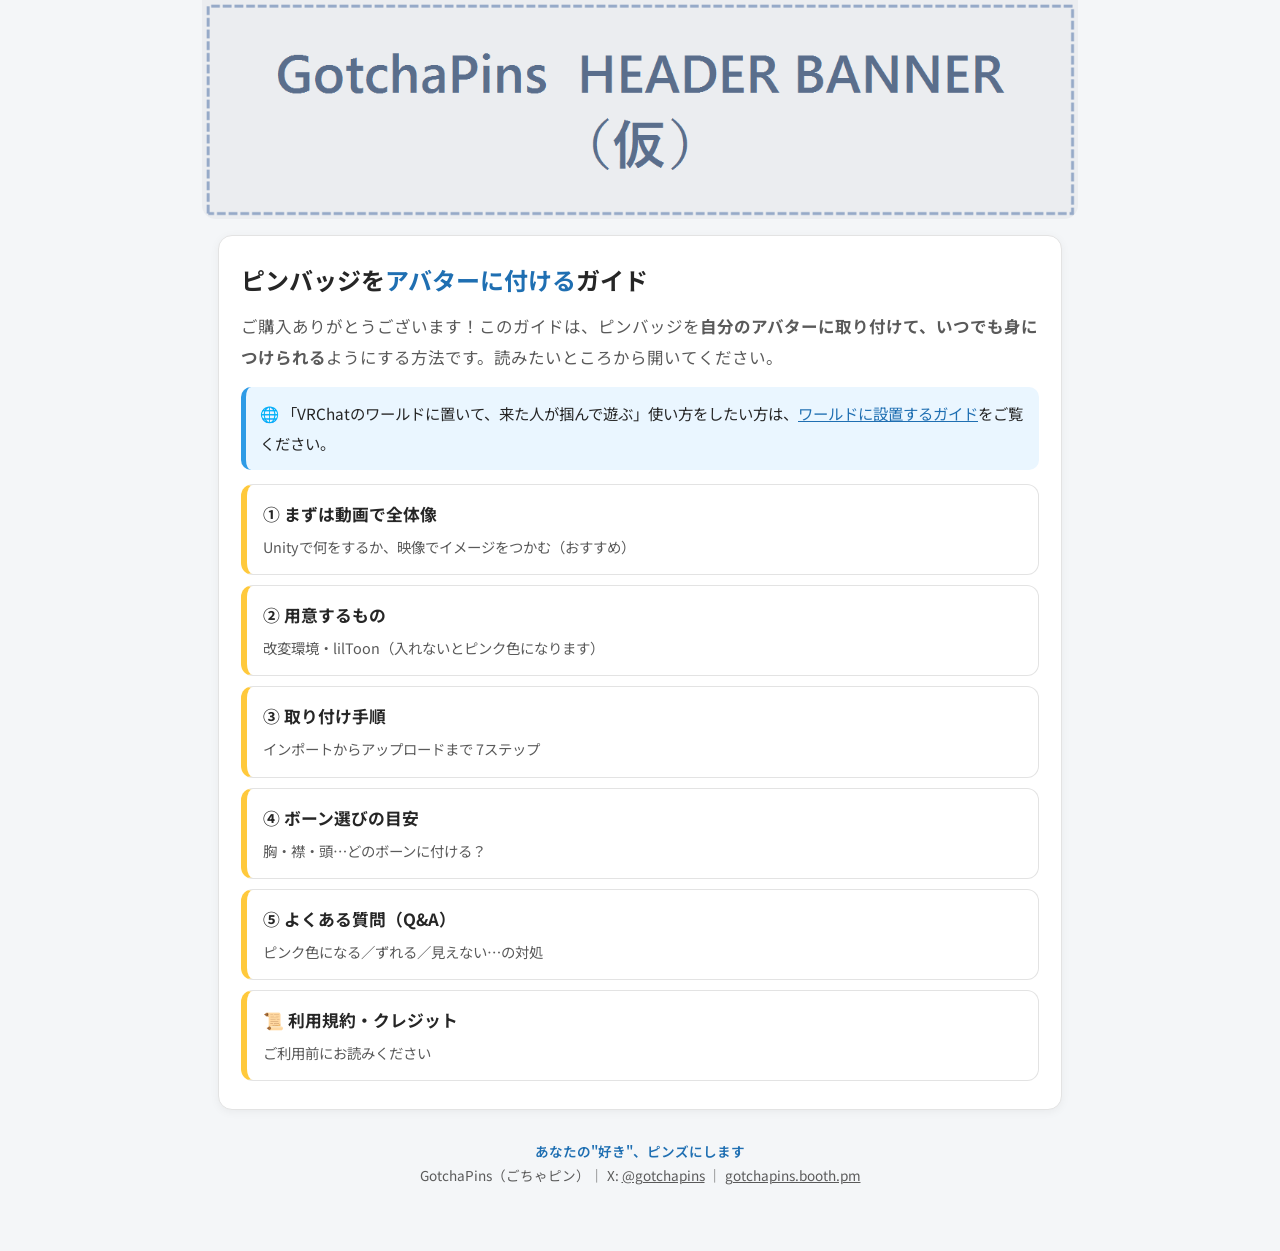
==== avatar/index.html @ 5190ac24 "Initial commit: GotchaPins ガイド（共通ドキュメント） VRChat向け3Dピンズの取扱いガイド一式（アバター用/ワールド用/利用規約）。GitHub Pages公開用。商品" ====
<!DOCTYPE html>
<html lang="ja">
<head>
<meta charset="UTF-8">
<meta name="viewport" content="width=device-width,initial-scale=1">
<title>アバターに付ける方法｜GotchaPins ピンバッジ</title>
<link rel="stylesheet" href="../assets/style.css">
</head>
<body>
<div class="wrap">
<header class="bn"><img src="../assets/banner.png" alt="GotchaPins"></header>
<div class="card-page">
  <h1>ピンバッジを<span class="em">アバターに付ける</span>ガイド</h1>
  <p class="lead">ご購入ありがとうございます！このガイドは、ピンバッジを<b>自分のアバターに取り付けて、いつでも身につけられる</b>ようにする方法です。読みたいところから開いてください。</p>

  <div class="tip">🌐 「VRChatのワールドに置いて、来た人が掴んで遊ぶ」使い方をしたい方は、<a href="../world/index.html">ワールドに設置するガイド</a>をご覧ください。</div>

  <div class="menu">
    <a href="01_intro.html"><div class="t">① まずは動画で全体像</div><div class="d">Unityで何をするか、映像でイメージをつかむ（おすすめ）</div></a>
    <a href="02_prepare.html"><div class="t">② 用意するもの</div><div class="d">改変環境・lilToon（入れないとピンク色になります）</div></a>
    <a href="03_install.html"><div class="t">③ 取り付け手順</div><div class="d">インポートからアップロードまで 7ステップ</div></a>
    <a href="04_bone.html"><div class="t">④ ボーン選びの目安</div><div class="d">胸・襟・頭…どのボーンに付ける？</div></a>
    <a href="05_qa.html"><div class="t">⑤ よくある質問（Q&amp;A）</div><div class="d">ピンク色になる／ずれる／見えない…の対処</div></a>
    <a href="../terms.html"><div class="t">📜 利用規約・クレジット</div><div class="d">ご利用前にお読みください</div></a>
  </div>
</div>
<footer>
<div class="tag">あなたの&quot;好き&quot;、ピンズにします</div>
GotchaPins（ごちゃピン）｜ X: <a href="https://x.com/gotchapins">@gotchapins</a> ｜ <a href="https://gotchapins.booth.pm">gotchapins.booth.pm</a>
</footer>
</div>
</body>
</html>
---- assets/style.css ----
@import url('https://fonts.googleapis.com/css2?family=Noto+Sans+JP:wght@400;500;700&display=swap');
:root{
  --yellow:#FFC93C; --yellow-soft:#FFE69A;
  --blue:#2E9BE6; --blue-deep:#1F6FB2;
  --ink:#262626; --sub:#5a5a5a; --line:#e3e3e3;
  --bg:#f4f6f8; --card:#ffffff;
  --note-bg:#fffbe6; --note-bd:#f0c814;
  --tip-bg:#eaf6ff; --tip-bd:#2E9BE6;
  --warn-bg:#ffecec; --warn-bd:#ff6b6b;
}
*{box-sizing:border-box}
body{margin:0;background:var(--bg);color:var(--ink);
  font-family:"Noto Sans JP","Hiragino Kaku Gothic ProN","Yu Gothic",-apple-system,"Segoe UI",sans-serif;
  font-weight:400;line-height:1.9;font-size:16.5px}
.wrap{max-width:880px;margin:0 auto;padding:0 18px 64px}
header.bn{margin:0 -16px 8px}
header.bn img{width:100%;display:block;border-radius:0 0 14px 14px}
.card-page{background:var(--card);border:1px solid var(--line);border-radius:14px;
  padding:22px 22px 28px;margin-top:16px;box-shadow:0 2px 10px rgba(0,0,0,.05)}
h1{font-size:1.5rem;margin:.2em 0 .6em;line-height:1.4}
h1 .em{color:var(--blue-deep)}
h2{font-size:1.2rem;margin:1.4em 0 .5em;padding-left:.55em;border-left:6px solid var(--yellow)}
h3{font-size:1.05rem;margin:1.1em 0 .4em;color:var(--blue-deep)}
p{margin:.6em 0}
a{color:var(--blue-deep)}
img{max-width:100%;border-radius:10px}
.fig{display:block;margin:14px auto;border:1px solid var(--line)}
.lead{color:var(--sub)}
/* nav */
.nav{display:flex;gap:8px;flex-wrap:wrap;margin:4px 0 10px}
.nav a{flex:1;text-align:center;min-width:90px;text-decoration:none;background:#fff;
  border:1px solid var(--line);border-radius:10px;padding:8px 6px;color:var(--blue-deep);
  font-size:.9rem;font-weight:600}
.nav a:hover{background:var(--tip-bg)}
.nav a.home{background:var(--yellow-soft);border-color:var(--yellow);color:#5a4500}
.nav a.disabled{opacity:.4;pointer-events:none}
.step-no{display:inline-block;background:var(--blue);color:#fff;border-radius:30px;
  font-size:.8rem;padding:2px 12px;margin-bottom:6px}
/* index menu cards */
.menu{display:grid;gap:10px;margin-top:8px}
.menu a{display:block;text-decoration:none;background:#fff;border:1px solid var(--line);
  border-left:6px solid var(--yellow);border-radius:12px;padding:14px 16px;color:var(--ink);transition:.15s}
.menu a:hover{transform:translateY(-2px);box-shadow:0 4px 14px rgba(0,0,0,.08);border-left-color:var(--blue)}
.menu .t{font-weight:700;font-size:1.05rem}
.menu .d{color:var(--sub);font-size:.9rem;margin-top:2px}
/* boxes */
.note,.tip,.warn{border-radius:10px;padding:12px 14px;margin:14px 0;font-size:.96rem}
.note{background:var(--note-bg);border-left:5px solid var(--note-bd)}
.tip{background:var(--tip-bg);border-left:5px solid var(--tip-bd)}
.warn{background:var(--warn-bg);border-left:5px solid var(--warn-bd)}
.note b,.tip b,.warn b{color:inherit}
/* table */
table{width:100%;border-collapse:collapse;margin:14px 0;font-size:.95rem}
th,td{border:1px solid var(--line);padding:8px 10px;text-align:left;vertical-align:top}
th{background:#f0f4f8}
tr:nth-child(even) td{background:#fafcfe}
/* steps */
ol.steps{counter-reset:s;list-style:none;padding:0;margin:10px 0}
ol.steps>li{position:relative;padding:12px 0 12px 48px;border-bottom:1px dashed var(--line)}
ol.steps>li:last-child{border-bottom:none}
ol.steps>li:before{counter-increment:s;content:counter(s);position:absolute;left:0;top:10px;
  width:32px;height:32px;background:var(--blue);color:#fff;border-radius:50%;
  display:flex;align-items:center;justify-content:center;font-weight:700;font-size:.95rem}
ol.steps>li b{color:var(--blue-deep)}
/* accordion */
details{background:#fff;border:1px solid var(--line);border-radius:10px;margin:8px 0;overflow:hidden}
details>summary{cursor:pointer;padding:12px 14px;font-weight:600;list-style:none;background:#f7f9fb}
details>summary::-webkit-details-marker{display:none}
details>summary:before{content:"▶";color:var(--blue);margin-right:8px;font-size:.75em;display:inline-block;transition:.2s}
details[open]>summary:before{transform:rotate(90deg)}
details[open]>summary{border-bottom:1px solid var(--line)}
details .body{padding:6px 14px 12px}
details .body p:first-child{margin-top:.4em}
/* landing card */
.landing{text-align:center;padding:8px 6px 14px}
.landing .pname{font-size:1.3rem;font-weight:700;margin:12px 0 2px}
.landing .ptype{color:var(--sub);margin-bottom:18px}
.landing .thumb{width:100%;max-width:440px;border:1px solid var(--line);border-radius:14px;margin:4px auto 20px;display:block;box-shadow:0 2px 10px rgba(0,0,0,.06)}
.btn{display:inline-block;text-decoration:none;background:var(--yellow);color:#4a3a00;
  font-weight:700;font-size:1.1rem;padding:15px 32px;border-radius:40px;box-shadow:0 4px 0 #d9a92e;transition:.1s}
.btn:hover{transform:translateY(2px);box-shadow:0 2px 0 #d9a92e}
.btn.sub{background:#fff;color:var(--blue-deep);border:2px solid var(--blue);box-shadow:0 4px 0 #cfe4f5}
.btn.sub:hover{box-shadow:0 2px 0 #cfe4f5}
.landing .alt{margin-top:18px;font-size:.85rem;color:var(--sub)}
/* footer */
footer{margin-top:30px;text-align:center;color:var(--sub);font-size:.85rem;line-height:1.7}
footer .tag{color:var(--blue-deep);font-weight:600}
footer a{color:var(--sub)}
@media(max-width:480px){
  body{font-size:15px}
  .card-page{padding:18px 16px 22px}
  h1{font-size:1.3rem}
  ol.steps>li{padding-left:42px}
}
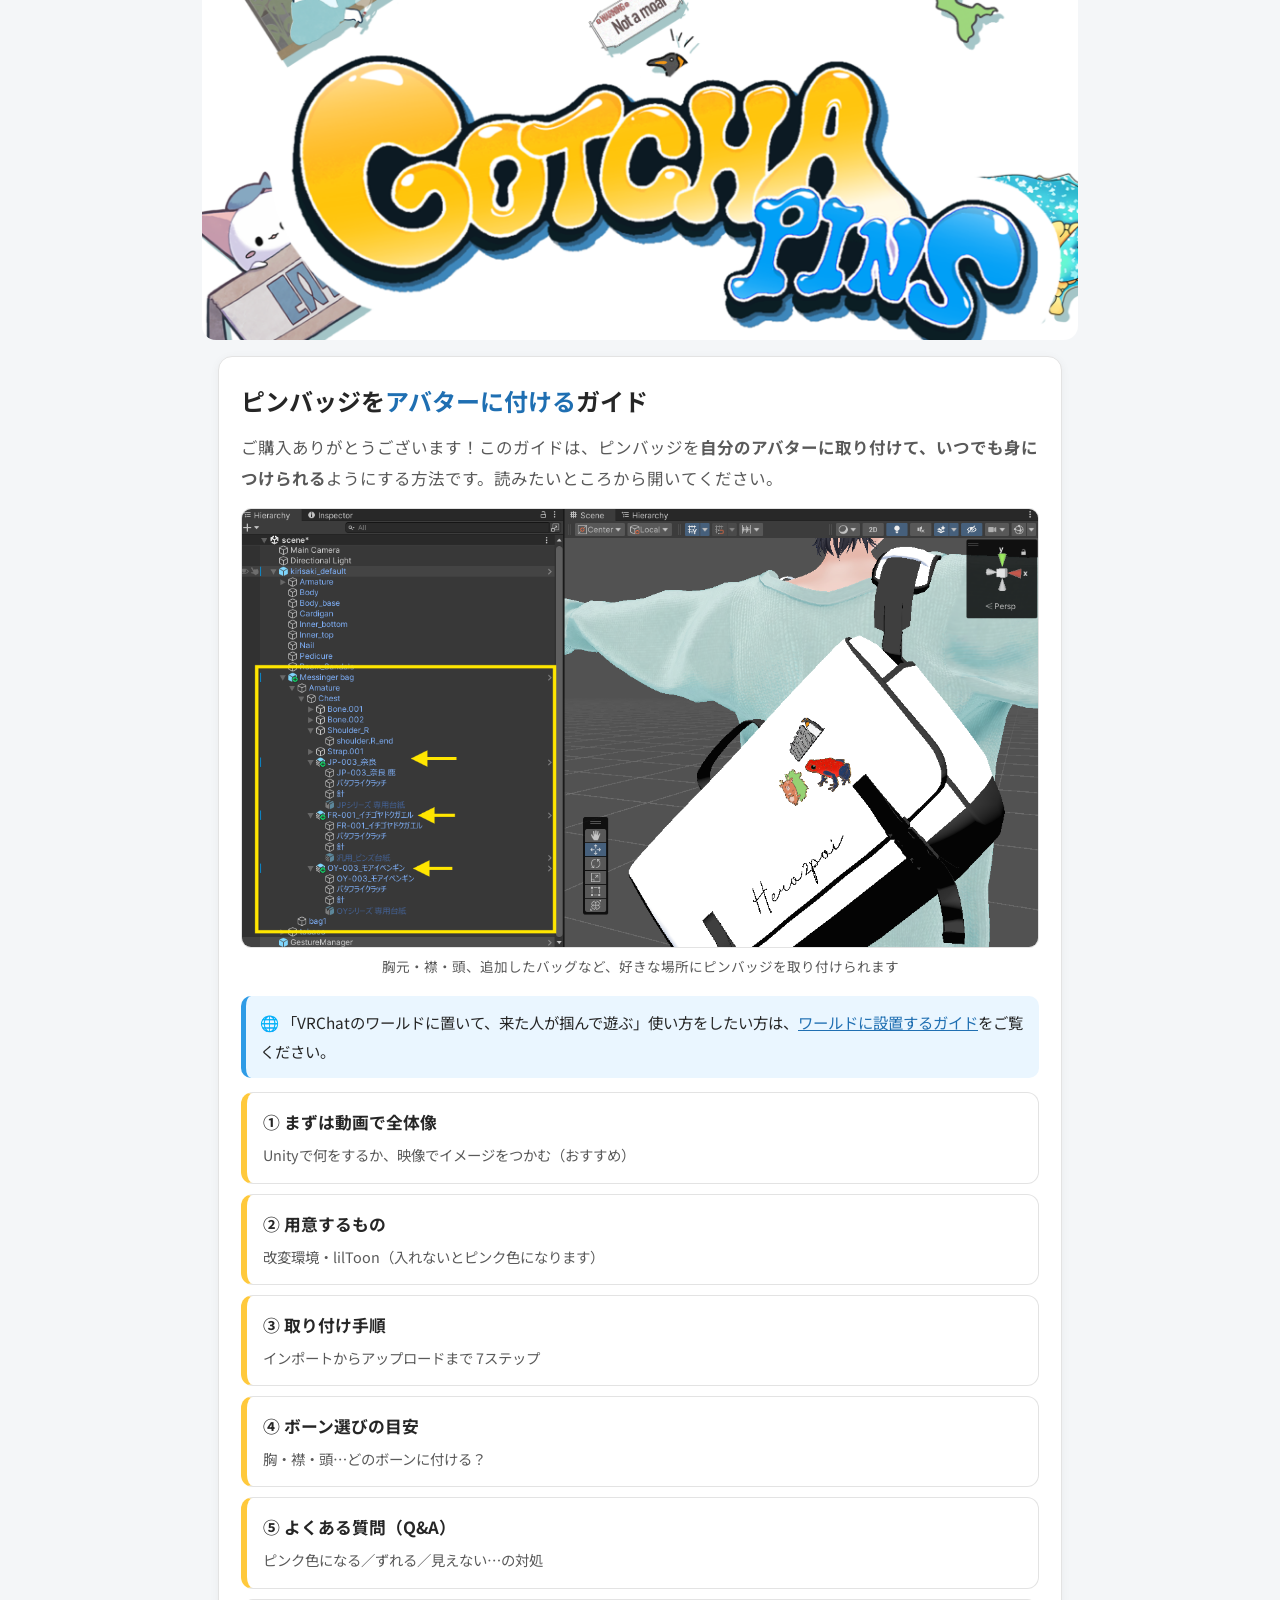
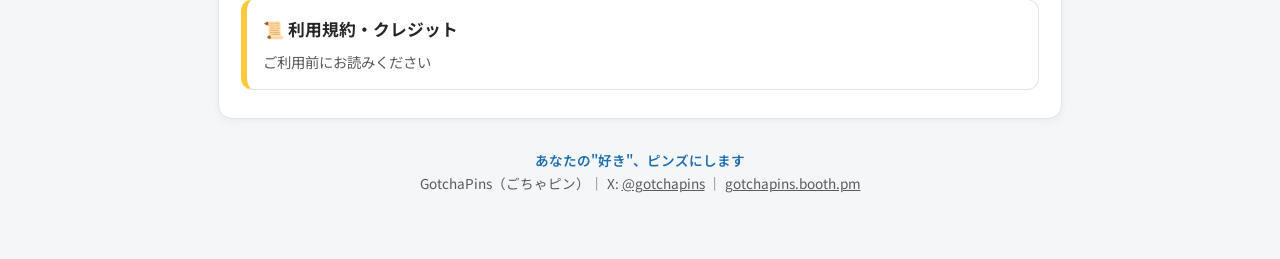
==== commit e6ce2ecb: "ガイドFB反映: 遊び方の流れ文言・FAQ整理・アバターindex画像 - 遊び方リードを「装着の流れ=3ステップ」に集約、外すを補足説明へ移動 - FAQ「腕や指に装着できない」の括弧書き削除 - " ====
--- a/avatar/index.html
+++ b/avatar/index.html
@@ -12,6 +12,9 @@
 <div class="card-page">
   <h1>ピンバッジを<span class="em">アバターに付ける</span>ガイド</h1>
   <p class="lead">ご購入ありがとうございます！このガイドは、ピンバッジを<b>自分のアバターに取り付けて、いつでも身につけられる</b>ようにする方法です。読みたいところから開いてください。</p>
+
+  <img class="fig" src="../assets/shots/bone-bag-armature.png" alt="アバターやバッグなどにピンバッジを取り付けた例">
+  <span class="cap">胸元・襟・頭、追加したバッグなど、好きな場所にピンバッジを取り付けられます</span>
 
   <div class="tip">🌐 「VRChatのワールドに置いて、来た人が掴んで遊ぶ」使い方をしたい方は、<a href="../world/index.html">ワールドに設置するガイド</a>をご覧ください。</div>
 
--- a/assets/style.css
+++ b/assets/style.css
@@ -14,7 +14,8 @@
   font-weight:400;line-height:1.9;font-size:16.5px}
 .wrap{max-width:880px;margin:0 auto;padding:0 18px 64px}
 header.bn{margin:0 -16px 8px}
-header.bn img{width:100%;display:block;border-radius:0 0 14px 14px}
+header.bn img{width:100%;max-height:340px;object-fit:cover;object-position:center;display:block;border-radius:0 0 14px 14px}
+@media(max-width:480px){header.bn img{max-height:200px}}
 .card-page{background:var(--card);border:1px solid var(--line);border-radius:14px;
   padding:22px 22px 28px;margin-top:16px;box-shadow:0 2px 10px rgba(0,0,0,.05)}
 h1{font-size:1.5rem;margin:.2em 0 .6em;line-height:1.4}
@@ -25,6 +26,9 @@
 a{color:var(--blue-deep)}
 img{max-width:100%;border-radius:10px}
 .fig{display:block;margin:14px auto;border:1px solid var(--line)}
+.cap{display:block;text-align:center;color:var(--sub);font-size:.85rem;margin:-8px 0 16px}
+.video{position:relative;width:100%;aspect-ratio:16/9;margin:14px 0;border-radius:10px;overflow:hidden;border:1px solid var(--line)}
+.video iframe{position:absolute;inset:0;width:100%;height:100%;border:0}
 .lead{color:var(--sub)}
 /* nav */
 .nav{display:flex;gap:8px;flex-wrap:wrap;margin:4px 0 10px}
